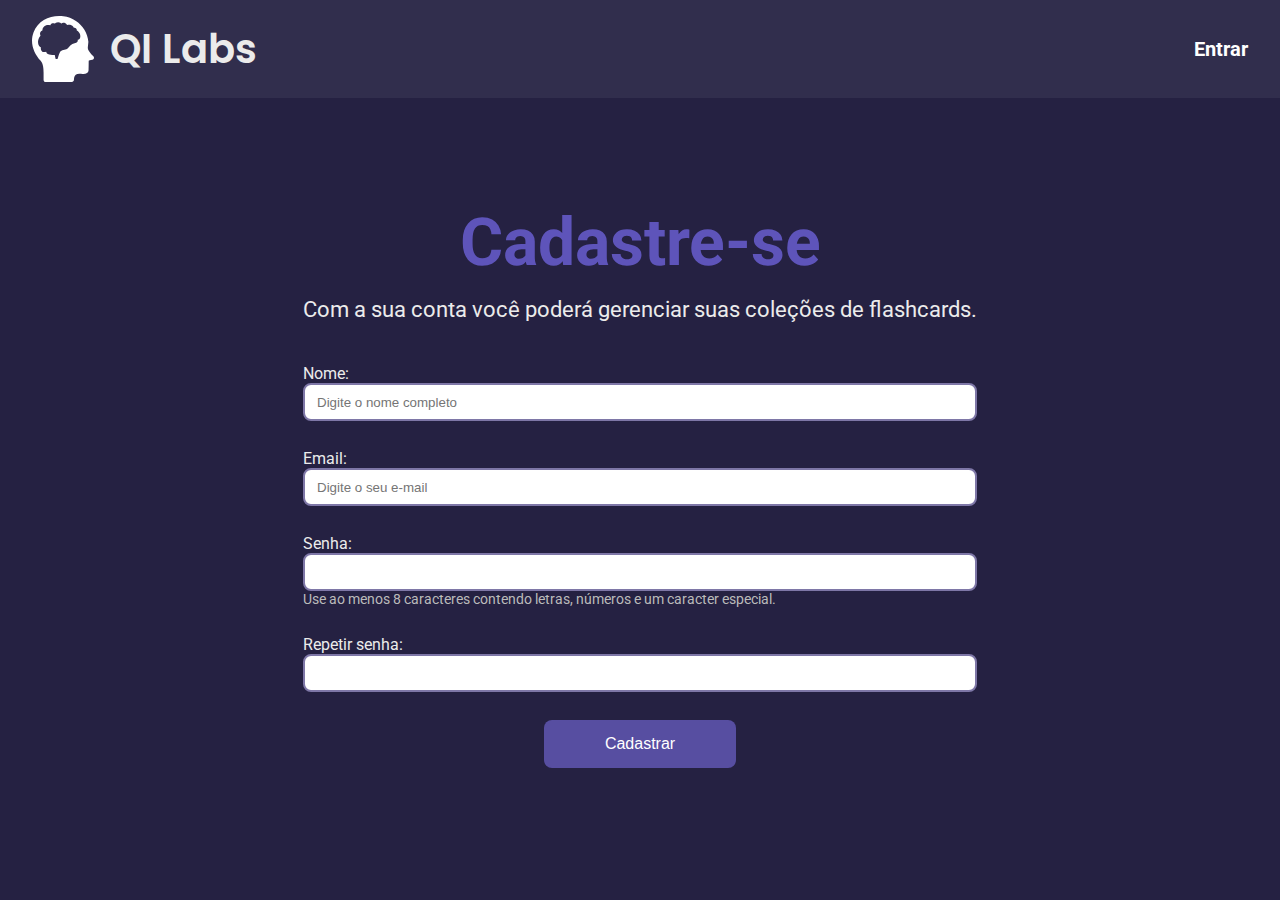
==== frontend/cadastro.html @ b49b5749 "added button & animations" ====
<!DOCTYPE html>
<html lang="pt-BR">

<head>
    <meta charset="UTF-8">
    <meta name="viewport" content="width=device-width, initial-scale=1.0">
    <link rel="stylesheet" href="cadastro.css">
    <title>Flashcards - Cadastro de Usuário</title>
</head>

<body>
    <header class="header">
        <nav class="header-main">
            <img class="header-icon" src="/icons/brain.svg">
            <h1 href="/frontend/index.html" class="header-title">QI Labs</h1>
        </nav>
        <nav class="header-menu">
            <a href="/frontend/login.html" class="header-menu-log">Entrar</a>
        </nav>
    </header>

    <main class="content">
        <div class="content-titles">
            <h1 id="main-title">Cadastre-se</h1>
            <p id="sub-title">Com a sua conta você poderá gerenciar suas coleções de flashcards.</p>
        </div>

        <form class="formulario">
            <div class="bloco">
                <label for="nome">Nome:</label>
                <input class="campo" type="text" name="nome" id="nome" placeholder="Digite o nome completo" required>
            </div>
            
            <div class="bloco">
                <label for="email">Email:</label>
                <input class="campo" type="email" name="email" id="email" placeholder="Digite o seu e-mail" required>
            </div>

            <div class="bloco">
                <label for="pass">Senha:</label>
                <input class="campo" type="password" name="pass" id="pass" required>
                <span id="assist-text">Use ao menos 8 caracteres contendo letras, números e um caracter especial.</span>
            </div>

            <div class="bloco">
                <label for="rp-pass">Repetir senha:</label>
                <input class="campo" type="password" name="rp-pass" id="rp-pass" required>
            </div>

            <button class="botao" type="submit">Cadastrar</button>
        </form>
    </main>    
</body>

</html>
---- frontend/cadastro.css ----
@import url('https://fonts.googleapis.com/css2?family=Roboto:wght@300;400;700&display=swap');
@import url('https://fonts.googleapis.com/css2?family=Poppins:wght@400;500;600&display=swap');

* {
    margin: 0;
    border: none;
    padding: 0;
    box-sizing: border-box;
}

body{
    font-size: 100%;
    background-color: #252142;
    font-family: 'Roboto', sans-serif;
    color: rgb(235, 235, 235);
}

.header{
    display: flex;
    flex-direction: row;
    align-items: center;
    justify-content: space-between;
    padding: 16px;
    background-color: #312e4d;
}

.header-main{
    display: flex;
    align-items: center;
    gap: 16px;
    padding-left: 16px;
}

.header-title{
    font-family: 'Poppins', sans-serif;
    font-size: 40px;
    font-weight: 600;
}

.header-menu{
    display: flex;
    gap: 36px;
    padding-right: 16px;
    font-size: 20px;
}

.header-menu-log{
    text-decoration: none;
    color: white;
    font-weight: 700;
}

.header-menu-log:hover{
    color: #a29ce0;
}

.content{
    display: flex;
    flex-direction: column;
    align-items: center;
    padding: 106px;
    gap: 42px;
}

.content-titles{
    display: flex;
    flex-direction: column;
    align-items: center;
    gap: 16px;
}

#main-title{
    font-size: 66px;
    font-weight: 700;
    color: #5e54ba;
}

#sub-title{
    font-size: 22px;
}

#assist-text{
    font-size: 14px;
    color: #bbbbbb;
}

.formulario{
    display: flex;
    flex-direction: column;
    align-items: center;
    gap: 28px;
}

.bloco{
    display: flex;
    flex-direction: column;
}

.campo{
    width: 674px;
    height: 38px;
    background-color: white;
    border: 2px solid #7e77a7;
    border-radius: 8px;
    padding-inline: 12px;
}

.botao{
    width: 192px;
    height: 48px;
    background-color: #574ea1;
    border-radius: 8px;
    
    color: white;
    font-size: 16px;
}

.botao:hover{
    background-color: #6d61c9;
}
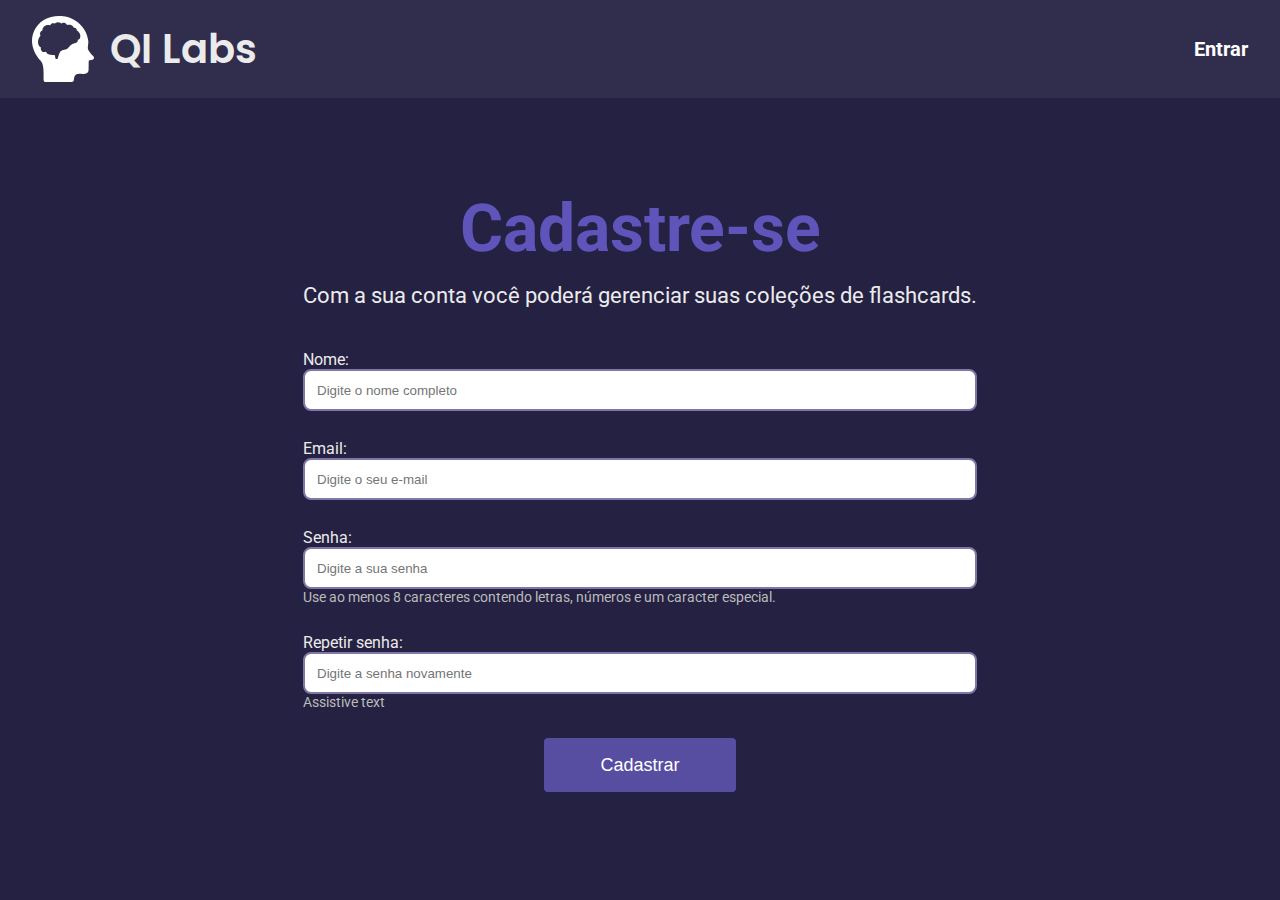
==== commit 7055d776: "small css changes" ====
--- a/frontend/cadastro.html
+++ b/frontend/cadastro.html
@@ -38,13 +38,14 @@
 
             <div class="bloco">
                 <label for="pass">Senha:</label>
-                <input class="campo" type="password" name="pass" id="pass" required>
+                <input class="campo" type="password" name="pass" id="pass" placeholder="Digite a sua senha" required>
                 <span id="assist-text">Use ao menos 8 caracteres contendo letras, números e um caracter especial.</span>
             </div>
 
             <div class="bloco">
                 <label for="rp-pass">Repetir senha:</label>
-                <input class="campo" type="password" name="rp-pass" id="rp-pass" required>
+                <input class="campo" type="password" name="rp-pass" id="rp-pass" placeholder="Digite a senha novamente" required>
+                <span id="assist-text">Assistive text</span>
             </div>
 
             <button class="botao" type="submit">Cadastrar</button>
--- a/frontend/cadastro.css
+++ b/frontend/cadastro.css
@@ -58,7 +58,7 @@
     display: flex;
     flex-direction: column;
     align-items: center;
-    padding: 106px;
+    padding: 92px;
     gap: 42px;
 }
 
@@ -98,7 +98,7 @@
 
 .campo{
     width: 674px;
-    height: 38px;
+    height: 42px;
     background-color: white;
     border: 2px solid #7e77a7;
     border-radius: 8px;
@@ -106,13 +106,13 @@
 }
 
 .botao{
+    background-color: #574ea1;
+    border-radius: 4px;
     width: 192px;
-    height: 48px;
-    background-color: #574ea1;
-    border-radius: 8px;
+    height: 54px;
     
     color: white;
-    font-size: 16px;
+    font-size: 18px;
 }
 
 .botao:hover{
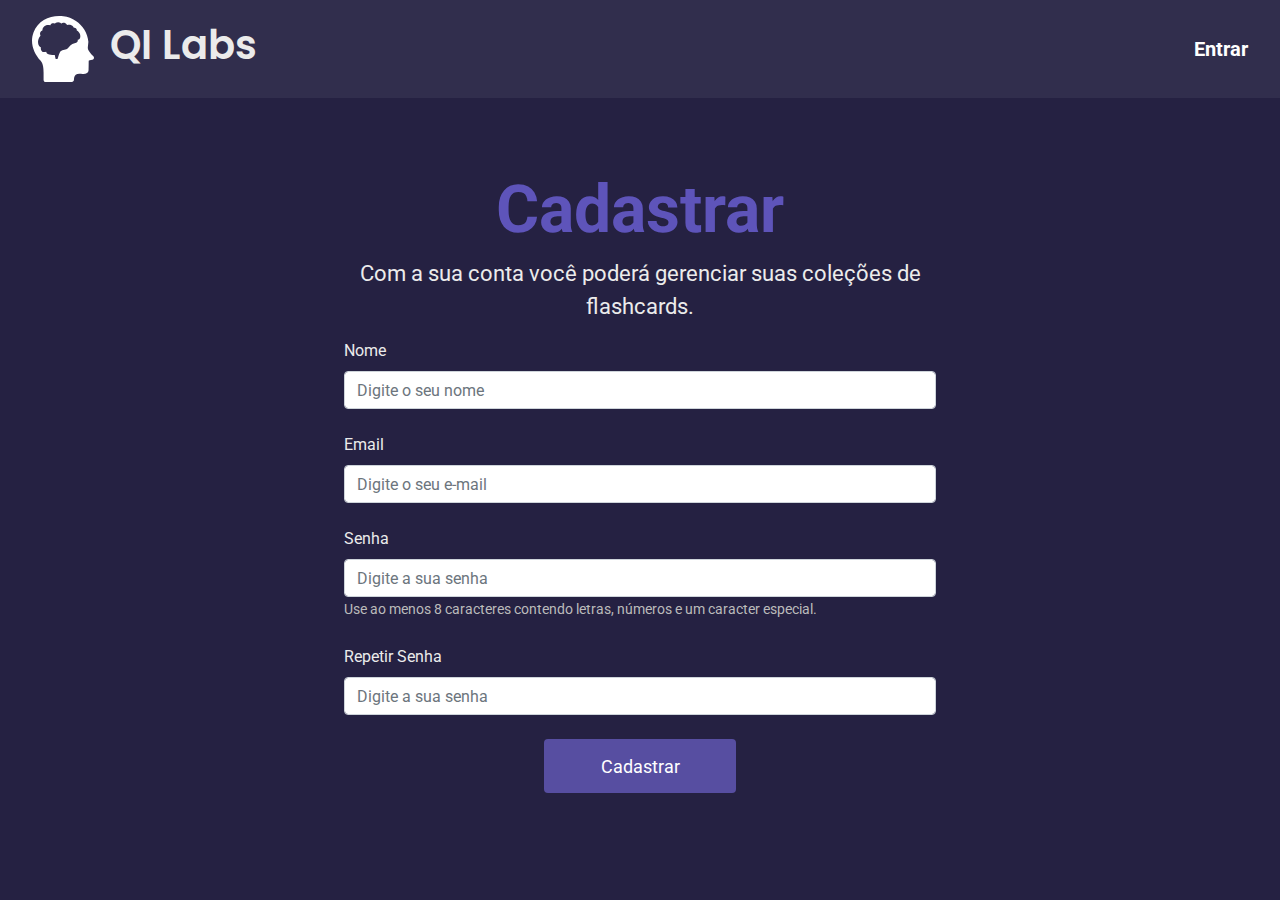
==== commit c39972ae: "changes added" ====
--- a/frontend/cadastro.html
+++ b/frontend/cadastro.html
@@ -4,6 +4,7 @@
 <head>
     <meta charset="UTF-8">
     <meta name="viewport" content="width=device-width, initial-scale=1.0">
+    <link rel="stylesheet" href="https://cdn.jsdelivr.net/npm/bootstrap@4.3.1/dist/css/bootstrap.min.css" integrity="sha384-ggOyR0iXCbMQv3Xipma34MD+dH/1fQ784/j6cY/iJTQUOhcWr7x9JvoRxT2MZw1T" crossorigin="anonymous">
     <link rel="stylesheet" href="cadastro.css">
     <title>Flashcards - Cadastro de Usuário</title>
 </head>
@@ -19,38 +20,42 @@
         </nav>
     </header>
 
-    <main class="content">
-        <div class="content-titles">
-            <h1 id="main-title">Cadastre-se</h1>
+    <div class="container w-50 p-4">
+        <div class="text-center mt-5">
+            <h1 id="main-title">Cadastrar</h1>
             <p id="sub-title">Com a sua conta você poderá gerenciar suas coleções de flashcards.</p>
         </div>
 
-        <form class="formulario">
-            <div class="bloco">
-                <label for="nome">Nome:</label>
-                <input class="campo" type="text" name="nome" id="nome" placeholder="Digite o nome completo" required>
-            </div>
-            
-            <div class="bloco">
-                <label for="email">Email:</label>
-                <input class="campo" type="email" name="email" id="email" placeholder="Digite o seu e-mail" required>
+        <form>
+            <div class="mb-4">
+                <label for="nome" class="form-label">Nome</label>
+                <input type="text" class="form-control" id="nome" placeholder="Digite o seu nome" required>
             </div>
 
-            <div class="bloco">
-                <label for="pass">Senha:</label>
-                <input class="campo" type="password" name="pass" id="pass" placeholder="Digite a sua senha" required>
+            <div class="mb-4">
+                <label for="email" class="form-label">Email</label>
+                <input type="email" class="form-control" id="email" placeholder="Digite o seu e-mail" required>
+            </div>
+
+            <div class="mb-4">
+                <label for="pass" class="form-label">Senha</label>
+                <input type="password" class="form-control" id="pass" placeholder="Digite a sua senha" required>
                 <span id="assist-text">Use ao menos 8 caracteres contendo letras, números e um caracter especial.</span>
             </div>
 
-            <div class="bloco">
-                <label for="rp-pass">Repetir senha:</label>
-                <input class="campo" type="password" name="rp-pass" id="rp-pass" placeholder="Digite a senha novamente" required>
-                <span id="assist-text">Assistive text</span>
+            <div class="mb-4">
+                <label for="rp-pass" class="form-label">Repetir Senha</label>
+                <input type="password" class="form-control" id="rp-pass" placeholder="Digite a sua senha" required>
+                <span id="assist-pass"></span>
             </div>
 
-            <button class="botao" type="submit">Cadastrar</button>
+            <div class="text-center">
+                <button onclick="cadastrarUsuario()" class="botao" type="submit">Cadastrar</button>
+            </div>
         </form>
-    </main>    
+    </div>
+
+    <script src="/frontend/auth.js"></script>
 </body>
 
 </html>--- a/frontend/cadastro.css
+++ b/frontend/cadastro.css
@@ -54,21 +54,6 @@
     color: #a29ce0;
 }
 
-.content{
-    display: flex;
-    flex-direction: column;
-    align-items: center;
-    padding: 92px;
-    gap: 42px;
-}
-
-.content-titles{
-    display: flex;
-    flex-direction: column;
-    align-items: center;
-    gap: 16px;
-}
-
 #main-title{
     font-size: 66px;
     font-weight: 700;
@@ -84,25 +69,9 @@
     color: #bbbbbb;
 }
 
-.formulario{
-    display: flex;
-    flex-direction: column;
-    align-items: center;
-    gap: 28px;
-}
-
-.bloco{
-    display: flex;
-    flex-direction: column;
-}
-
-.campo{
-    width: 674px;
-    height: 42px;
-    background-color: white;
-    border: 2px solid #7e77a7;
-    border-radius: 8px;
-    padding-inline: 12px;
+#assist-pass{
+    font-size: 14px;
+    color: #fd1212;
 }
 
 .botao{
